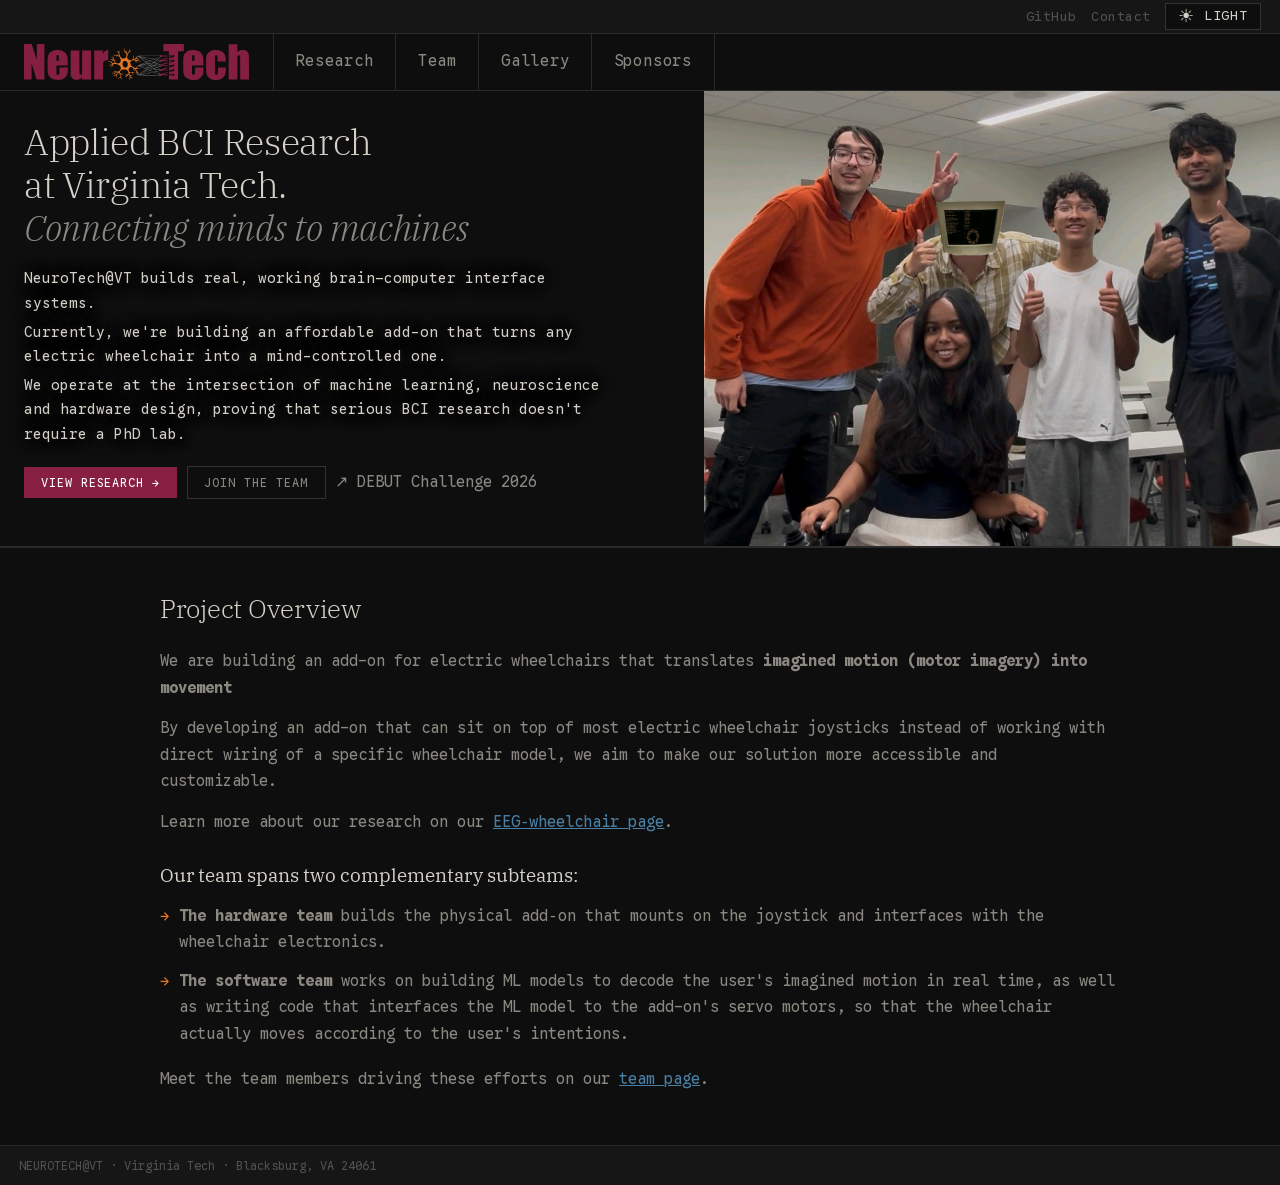
==== index.html @ 8b6f258a "Update GobblerConnect signup link and harden external links Point both "join" CTAs at the new Gobble" ====
<!DOCTYPE html>
<html lang="en">
<head>
    <meta charset="UTF-8">
    <meta name="viewport" content="width=device-width, initial-scale=1.0">
    <title>NeuroTech@VT</title>
    <link rel="stylesheet" href="styles.css">
    <link rel="stylesheet" href="index.css">
</head>
<body>

    <div class="root" id="root">
        <!-- TOP BAR -->
        <div class="topbar">
            <div class="topbar-left">
                
            </div>
            <div class="topbar-right">
                <a href="https://github.com/orgs/NeuroTech-VT/repositories" target="_blank" rel="noopener noreferrer">GitHub</a>
                <a href="mailto:neurotechatvt@proton.me">Contact</a>
                <button class="toggle-btn" onclick="toggleTheme()"><span class="toggle-icon">☀</span> LIGHT</button>
            </div>
        </div>

        <!-- NAV -->
        <nav class="nav">
            <a href="index.html" class="nav-logo">
                <img src="NeuroTech_VT_cropped.svg" alt="logo">
            </a>
            <div class="nav-links">
                <a href="research.html" class="scramble-hover" data-label="Research">Research</a>
                <a href="team.html" class="scramble-hover" data-label="Team">Team</a>
                <a href="gallery.html" class="scramble-hover" data-label="Gallery">Gallery</a>
                <a href="sponsors.html" class="scramble-hover" data-label="Sponsors">Sponsors</a>
            </div>
            <div class="nav-right">
                
            </div>
        </nav>

        <!-- HERO -->
        <div class="hero">
            <div class="hero-main">
                <div>
                    <div class="hero-title">
                        Applied BCI Research<br>
                        at Virginia Tech.<br>
                        <em>Connecting minds to machines</em>
                    </div>
                    <div class="hero-desc">
                        NeuroTech@VT builds real, working brain–computer interface systems.<span class="hero-break"></span>
                        Currently, we're building an affordable add-on that turns any electric wheelchair into a mind-controlled one.<span class="hero-break"></span>
                        We operate at the intersection of machine learning, neuroscience and hardware design, proving that serious BCI research doesn't require a PhD lab.
                    </div>
                    <div class="hero-actions">
                        <a href="research.html" class="btn-primary">VIEW RESEARCH →</a>
                        <a href="https://gobblerconnect.vt.edu/neurotech/club_signup" target="_blank" rel="noopener noreferrer" class="btn-secondary">JOIN THE TEAM</a>
                        <a href="https://venturewell.org/debut/" target="_blank" rel="noopener noreferrer" class="plain-link">↗ DEBUT Challenge 2026</a>
                    </div>
                </div>
            </div>

            <!-- <canvas id="halftone-hero"></canvas> -->
            <img id="halftone-hero" src="group_photo_hero_cropped.png" alt="hero-background-img">
            <!-- <div class="hero-gradient"></div> -->
        </div>

        <!-- PROJECT DESCRIPTION -->
        <div class="project-desc">
            <div class="project-desc-inner">
                <h2 class="project-desc-title">Project Overview</h2>

                <p class="project-desc-text">
                    We are building an add-on for electric wheelchairs that translates <strong>imagined motion
                    (motor imagery) into movement</strong>
                </p>
                <p class="project-desc-text"> By developing an add-on that can sit on top of most electric wheelchair joysticks instead of working with direct wiring of a specific wheelchair model, we aim to make our solution more accessible and customizable.</p>

                <p class="project-desc-text">
                    <!-- TODO: add whiteboard diagram of it from last discussion session -->
                </p>

                <p class="project-desc-text">
                    Learn more about our research on our
                    <a href="research/eeg-wheelchair.html" class="link">EEG‑wheelchair page</a>.
                </p>

                <h3 class="project-desc-subtitle">Our team spans two complementary subteams:</h3>
                <ul class="project-desc-list">
                    <li>
                        <strong>The hardware team</strong> builds the physical add‑on that mounts on the joystick and interfaces with the wheelchair electronics. 
                    </li>
                    <li>
                        <strong>The software team</strong> works on building ML models to decode the user's imagined motion in real time, as well as writing code that interfaces the ML model to the add-on's servo motors, so that the wheelchair actually moves according to the user's intentions.
                    </li>
                </ul>

                <p class="project-desc-text">
                    Meet the team members driving these efforts on our
                    <a href="team.html" class="link">team page</a>.
                </p>
            </div>
        </div>

        <!-- FOOTER -->
        <div class="footer">
            <span>NEUROTECH@VT · Virginia Tech · Blacksburg, VA 24061</span>
        </div>
    </div>

    <script src="script.js"></script>
</body>
</html>
---- styles.css ----
@import url('https://fonts.googleapis.com/css2?family=Google+Sans+Code:ital,wght@0,300;0,400;0,500;1,300&family=IBM+Plex+Serif:wght@300;400&display=swap');

  :root {
    --bg: #0e0e0e;
    --bg2: #161616;
    --bg3: #1e1e1e;
    --fg: #d4d0c8;
    --fg2: #8a8880;
    --fg3: #525050;
    --accent: #861f41;
    --accent2: #e87722;
    --blue: #4a7fa5;
    --blue2: #2a5f85;
    --green: #4a7a5a;
    --border: #2a2a2a;
    --border2: #333;
    --mono: 'Google Sans Code', monospace;
    --serif: 'IBM Plex Serif', serif;
  }
  .light {
    --bg: #ede9e0;
    --bg2: #e4ded1;
    --bg3: #d2c9b5;
    --fg: #1a1816;
    --fg2: #5a5650;
    --fg3: #9a9690;
    --accent: #861f41;
    --accent2: #c05a10;
    --blue: #1a4f75;
    --blue2: #0a3f65;
    --green: #2a5a3a;
    --border: #c4baa6;
    --border2: #b8ae9a;
  }

  * { box-sizing: border-box; margin: 0; padding: 0; }

  body {
    background: var(--bg);
    transition: background 0.2s;
    zoom: 1.2;
  }

  .root {
    background: var(--bg);
    color: var(--fg);
    font-family: var(--mono);
    font-size: 13px;
    line-height: 1.6;
    /* body zoom is 1.2, so 100vh would render 20% taller than the screen */
    min-height: calc(100vh / 1.2);
    transition: background 0.2s, color 0.2s;
    display: flex;
    flex-direction: column;
  }

  /* TOP BAR */
  .topbar {
    display: flex;
    align-items: center;
    justify-content: space-between;
    border-bottom: 1px solid var(--border);
    padding: 0 16px;
    height: 28px;
    background: var(--bg2);
    font-size: 11px;
    color: var(--fg2);
    letter-spacing: 0.04em;
    overflow: hidden;
  }
  .topbar-left { display: flex; gap: 16px; align-items: center; }
  .topbar-right { display: flex; gap: 12px; align-items: center; }
  .topbar a { color: var(--fg3); text-decoration: none; }
  .topbar a:hover { color: var(--fg); }
  /* NAV */
  .nav {
    display: flex;
    align-items: stretch;
    border-bottom: 1px solid var(--border);
    background: var(--bg);
    height: 48px;
  }
  .nav-logo {
    display: flex; align-items: center; padding: 4px 20px;
    border-right: 1px solid var(--border);
    gap: 8px; white-space: nowrap;
  }
  .nav-logo img { height: 30px; width: auto; display: block; }
  .nav-logo:hover { background: var(--bg2); }
  .nav-links {
    display: flex; align-items: stretch; flex: 1;
  }
  .nav-links a {
    display: flex; align-items: center;
    padding: 0 18px;
    font-size: 13px;
    color: var(--fg2);
    text-decoration: none;
    letter-spacing: 0.05em;
    border-right: 1px solid var(--border);
    white-space: nowrap;
  }
  .nav-links a:hover { color: var(--fg); background: var(--bg2); }
  .nav-links a.active { color: var(--fg); border-bottom: 1px solid var(--accent2); }
  .nav-right {
    margin-left: auto;
    display: flex; align-items: center;
    padding: 0 14px;
    gap: 12px;
  }

  /* TOGGLE */
  .toggle-btn {
    background: var(--bg); border: 1px solid var(--border2);
    color: var(--fg); font-family: var(--mono); font-size: 11px;
    padding: 3px 10px; cursor: pointer; letter-spacing: 0.06em;
    white-space: nowrap;
  }
  .toggle-btn:hover { color: var(--accent2); border-color: var(--accent2); }
  .toggle-icon { font-size: 15px; line-height: 1; vertical-align: -2px; }

  /* HERO */
  .hero {
    border-bottom: 1px solid var(--border);
    min-height: 220px;
    position: relative;
    overflow: hidden;
  }
  #halftone-hero {
    position: absolute;
    top: 0; left: 0;
    width: 100%; height: 100%;
    z-index: 0;
  }
  .hero-gradient {
    position: absolute;
    top: 0; left: 0;
    width: 100%; height: 100%;
    background: linear-gradient(-90deg, var(--bg) 0%, transparent 60%);
    z-index: 1;
    pointer-events: none;
  }
  .hero-main {
    padding: 24px 20px 20px;
    display: flex; flex-direction: column; justify-content: space-between;
    position: relative;
    z-index: 2;
  }
  .hero-tag {
    font-size: 10px; letter-spacing: 0.12em; color: var(--accent);
    text-transform: uppercase; margin-bottom: 12px;
  }
  .hero-title {
    font-family: var(--serif);
    font-size: 30px; font-weight: 300;
    line-height: 1.2;
    color: var(--fg);
    letter-spacing: -0.01em;
    margin-bottom: 14px;
  }
  .hero-title em { font-style: italic; color: var(--fg2); }
  .hero-desc .hero-break { display: block; margin-top: 0.3em; }
  .hero-desc {
    font-size: 12px; color: var(--fg); line-height: 1.7;
    max-width: 520px;
    margin-bottom: 16px;
    /* halo of the page bg lifts the text off the halftone dots */
    text-shadow:
      0 0 4px var(--bg),
      0 0 8px var(--bg),
      0 0 14px var(--bg);
  }
  .hero-actions { display: flex; gap: 8px; align-items: center; flex-wrap: wrap; }
  .btn-primary {
    background: var(--accent); color: #fff;
    border: none; font-family: var(--mono);
    font-size: 10px; letter-spacing: 0.08em;
    padding: 5px 14px; cursor: pointer;
    transition: background 0.15s;
    text-decoration: none;
  }
  .btn-primary:hover { background: var(--accent2); text-decoration: underline; }
  .btn-secondary {
    background: none; color: var(--fg2);
    border: 1px solid var(--border2); font-family: var(--mono);
    font-size: 10px; letter-spacing: 0.08em;
    padding: 5px 14px; cursor: pointer;
    transition: color 0.15s, border-color 0.15s;
    text-decoration: none;
  }
  .btn-secondary:hover { color: var(--fg); border-color: var(--fg3); text-decoration: underline; }

  /* UTILITY */
  .link { color: var(--blue); text-decoration: underline; cursor: pointer; }
  .link:hover { color: var(--accent2); }
  .accent { color: var(--accent2); }
  .meta { color: var(--fg3); font-size: 10px; }

  /* FOOTER */
  .footer {
    margin-top: auto;
    display: flex; justify-content: space-between; align-items: center;
    padding: 8px 16px;
    font-size: 10px; color: var(--fg3);
    border-top: 1px solid var(--border);
    background: var(--bg2);
    flex-wrap: wrap;
    gap: 8px;
  }

  /* RESPONSIVE BREAKPOINT SYSTEM
   * 
   * Convention (applied across all CSS files):
   *   900px  — Small desktop / tablet landscape
   *   768px  — Tablet portrait
   *   600px  — Large phone
   *   400px  — Small phone
   *
   * Page-specific responsive rules live in their respective CSS files.
   * Global rules (topbar, nav, hero, toggle, footer) live here.
   * All touch targets should be ≥44px on mobile (Apple HIG).
   */
  @media (max-width: 900px) {
    .nav { height: auto; flex-wrap: wrap; }
    /* deliberate two-row nav: centered logo on top, links as an even row below */
    .nav-logo {
      width: 100%;
      justify-content: center;
      padding: 8px 20px;
      border-right: none;
      border-bottom: 1px solid var(--border);
    }
    .nav-links { overflow: visible; }
    .nav-links a {
      flex: 1;
      justify-content: center;
      min-height: 44px;
    }
    .nav-links a:last-child { border-right: none; }
    .nav-right { display: none; }
    .footer { flex-direction: column; text-align: center; }
  }
  @media (max-width: 600px) {
    .topbar-left span:not(:first-child) { display: none; }
    .topbar-right a:not(:last-of-type) { display: none; }
    .hero-main { padding: 20px 20px; }
    .hero-title { font-size: 22px; }
    .hero-desc { max-width: 100%; }
    .hero-actions { flex-direction: column; align-items: flex-start; }
    .nav-links a {
      padding: 0 10px;
      min-height: 44px;
    }
    .toggle-btn {
      padding: 6px 12px;
      font-size: 12px;
    }
  }
  @media (max-width: 400px) {
    .hero-main { padding: 16px 16px; }
    .hero-title { font-size: 20px; }
  }
---- index.css ----
/* HERO SIDE */
.hero-side {
  padding: 16px;
  display: flex; flex-direction: column; gap: 10px;
}

/* #halftone-hero {
object-fit: cover;
object-position: right center;
clip-path: inset(7.95% 0.00% 38.09% 0.00%);
} */

/* #halftone-hero {
  position: absolute;
  top: 0;
  left: 0;
  width: 100%;
  height: 100%;
  z-index: 0;
  display: block; 
  object-fit: cover;
  object-position: right center;
}
.hero-main,
.hero-gradient {
  position: relative;
  z-index: 1;
} */

/* 1. Force the Flex container to behave left-to-right */
.hero {
    display: flex !important;
    flex-direction: row !important; /* Forces standard Left-to-Right order */
    align-items: stretch !important; /* image fills hero height instead of floating centered */
    justify-content: space-between !important;
    position: relative;
    overflow: hidden;
    /* fixed hero height on desktop: the photo crops smoothly as the
       window narrows instead of the section changing size */
    min-height: 380px;
}

/* 2. Force the text to stay in flow (Left side) */
.hero-main {
    width: 50% !important;
    position: static !important; /* Kills any leftover absolute positioning */
    float: none !important;      /* Kills any leftover floats */
    transform: none !important;
    z-index: 2;
}

/* 3. Force the image to stay in flow (Right side) */
#halftone-hero {
    width: 45% !important;
    max-width: 600px;
    height: auto !important;
    object-fit: cover;      /* crop instead of shrink when the column is taller than the photo */
    object-position: center;
    position: static !important; /* Kills any leftover absolute positioning */
    float: none !important;      /* Kills any leftover floats */
    transform: none !important;
    display: block !important;
    margin: 0 !important;
}

@media screen and (max-width: 768px) {
    .hero {
        flex-direction: column !important;
    }

    /* Force the image to be first */
    #halftone-hero {
        order: 1 !important;
        width: 100% !important;
        padding: 0 !important;
        max-width: none;
    }

    /* Force the text to be second */
    .hero-main {
        order: 2 !important;
        width: 100% !important;
        padding: 12px 20px 24px !important;
    }
}

@media screen and (max-width: 600px) {
    .project-desc { padding: 24px 20px; }
    .hero-main { padding: 10px 20px 20px !important; }
    .project-desc-title { font-size: 18px; }
    .project-desc-text { font-size: 12px; }
    .side-block-title { font-size: 8px; }
    .stat-row { padding: 2px 0; }
    .stat-label { font-size: 9px; }
    .stat-val { font-size: 11px; }
}

@media screen and (max-width: 400px) {
    .project-desc { padding: 16px 16px; }
    .hero-main { padding: 8px 16px 16px !important; }
    .project-desc-title { font-size: 16px; }
    .project-desc-subtitle { font-size: 14px; }
    .project-desc-text { font-size: 11px; }
    .hero-side { padding: 10px; }
}

.side-block-title {
  font-size: 9px; letter-spacing: 0.1em; color: var(--fg3); text-transform: uppercase;
  margin-bottom: 6px; border-bottom: 1px solid var(--border); padding-bottom: 4px;
}
.stat-row {
  display: flex; justify-content: space-between; align-items: baseline;
  padding: 3px 0;
  border-bottom: 1px solid var(--border);
}
.stat-label { font-size: 10px; color: var(--fg2); }
.stat-val { font-size: 12px; color: var(--fg); font-weight: 500; }
.stat-val.accent { color: var(--accent2); }
.eeg-bar { height: 28px; position: relative; overflow: hidden; background: var(--bg2); }
.eeg-svg { width: 100%; height: 100%; }



.plain-link { color: var(--fg2); text-decoration: none; }
.plain-link:hover { text-decoration: underline; }

/* PROJECT DESCRIPTION */
.project-desc {
    padding: 32px 20px;
    border-top: 1px solid var(--border);
}
.project-desc-inner {
    max-width: 800px;
    margin: 0 auto;
}
.project-desc-title {
    font-family: var(--serif);
    font-size: 22px;
    font-weight: 300;
    letter-spacing: -0.01em;
    margin-bottom: 16px;
    color: var(--fg);
}
.project-desc-subtitle {
    font-family: var(--serif);
    font-size: 16px;
    font-weight: 400;
    margin-top: 20px;
    margin-bottom: 10px;
    color: var(--fg);
}
.project-desc-text {
    font-size: 13px;
    line-height: 1.7;
    margin-bottom: 12px;
    color: var(--fg2);
}
.project-desc-list {
    list-style: none;
    margin: 0 0 16px 0;
    padding: 0;
}
.project-desc-list li {
    position: relative;
    margin-bottom: 10px;
    padding-left: 16px;
    color: var(--fg2);
    font-size: 13px;
    line-height: 1.7;
}
.project-desc-list li::before {
    content: "→";
    position: absolute;
    left: 0;
    color: var(--accent2);
}
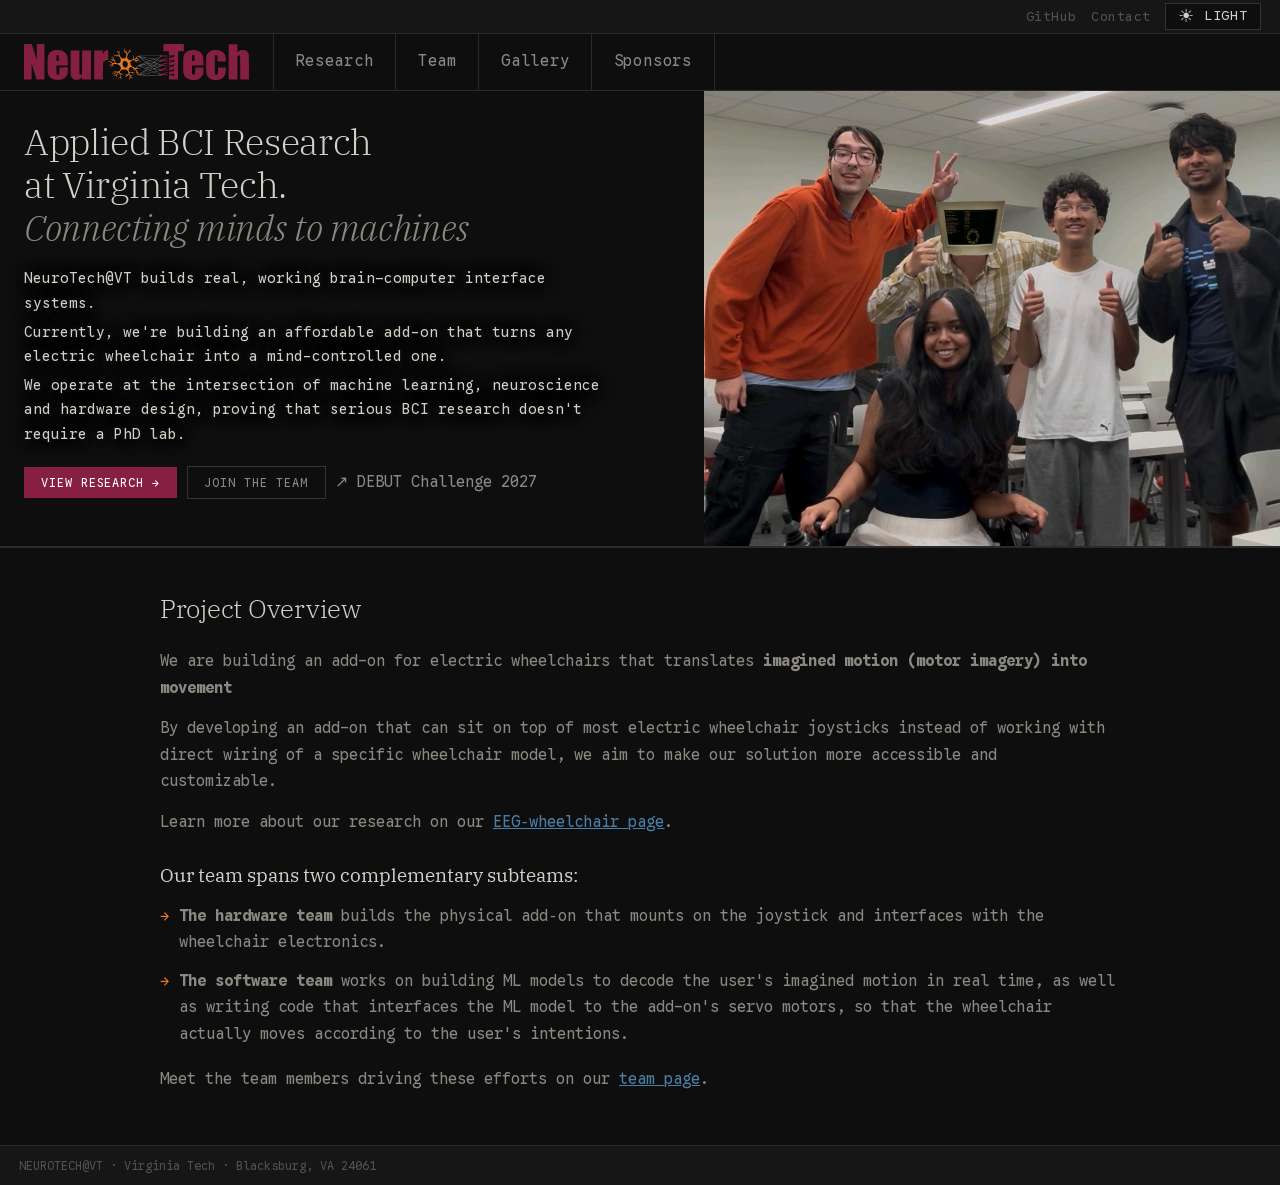
==== commit df5f4a93: "." ====
--- a/index.html
+++ b/index.html
@@ -55,7 +55,7 @@
                     <div class="hero-actions">
                         <a href="research.html" class="btn-primary">VIEW RESEARCH →</a>
                         <a href="https://gobblerconnect.vt.edu/neurotech/club_signup" target="_blank" rel="noopener noreferrer" class="btn-secondary">JOIN THE TEAM</a>
-                        <a href="https://venturewell.org/debut/" target="_blank" rel="noopener noreferrer" class="plain-link">↗ DEBUT Challenge 2026</a>
+                        <a href="https://venturewell.org/debut/" target="_blank" rel="noopener noreferrer" class="plain-link">↗ DEBUT Challenge 2027</a>
                     </div>
                 </div>
             </div>
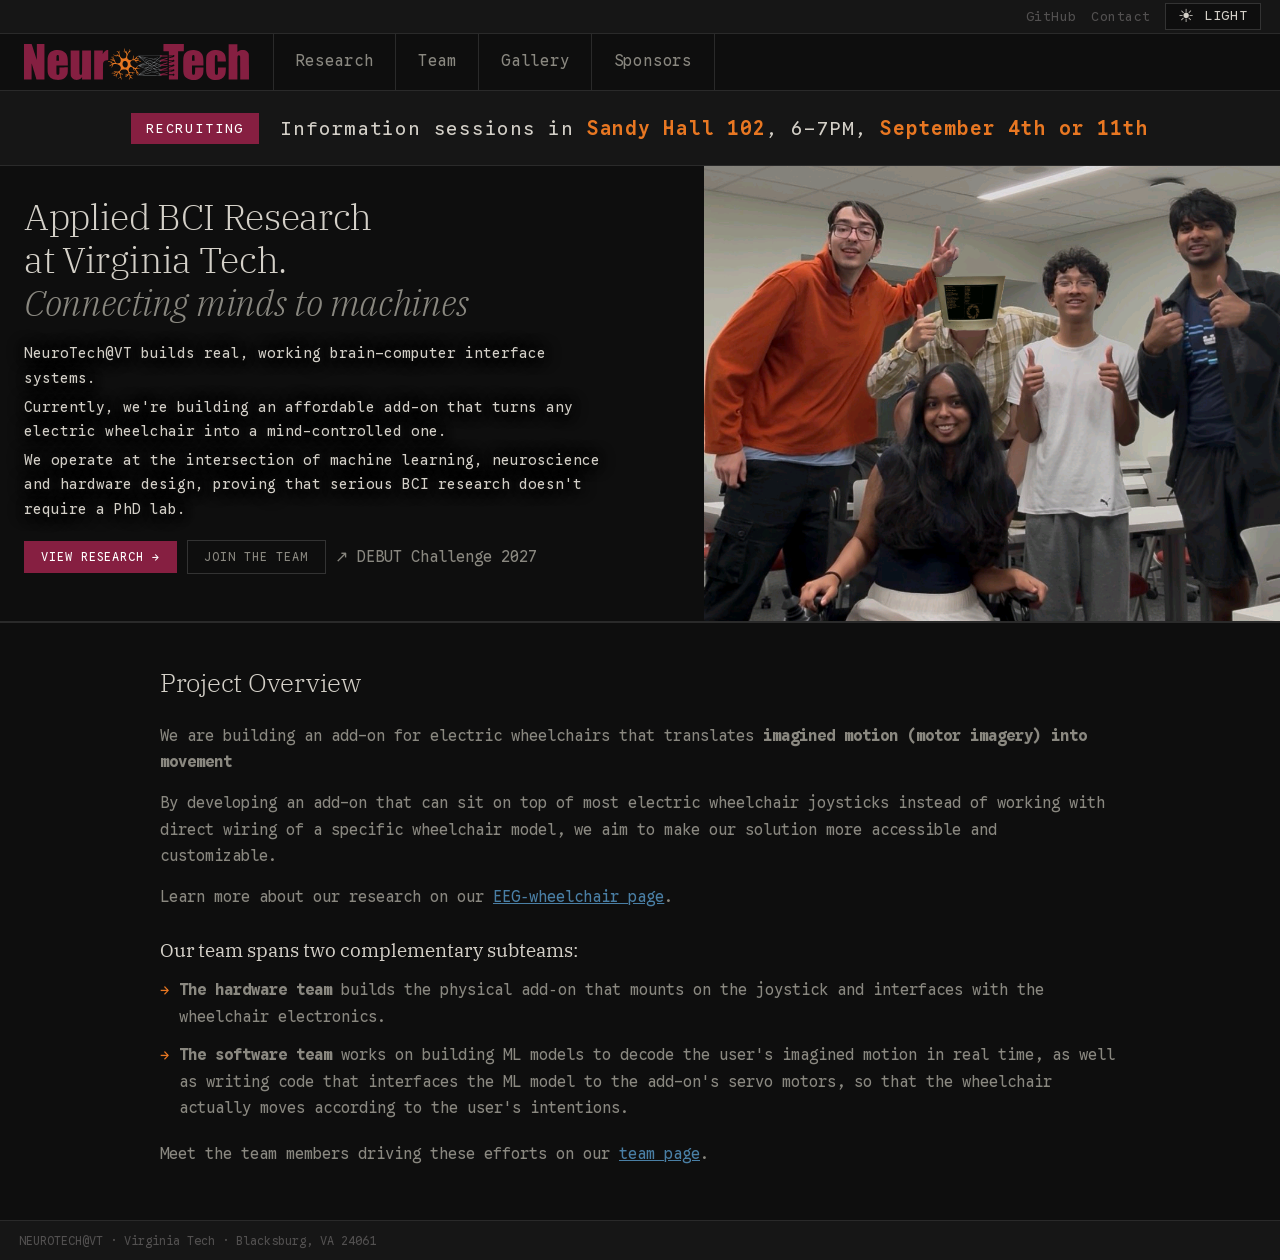
==== commit 77935385: "added event banner: information session place and time for recruiting" ====
--- a/index.html
+++ b/index.html
@@ -37,6 +37,15 @@
                 
             </div>
         </nav>
+
+        <!-- EVENT BANNER -->
+        <div class="event-banner">
+            <span class="event-banner-tag">RECRUITING</span>
+            <span class="event-banner-text">
+                Information sessions in <strong>Sandy Hall 102</strong>, 6–7PM,
+                <strong>September 4th or 11th</strong>
+            </span>
+        </div>
 
         <!-- HERO -->
         <div class="hero">
--- a/index.css
+++ b/index.css
@@ -1,3 +1,43 @@
+/* EVENT BANNER */
+.event-banner {
+    display: flex;
+    align-items: center;
+    justify-content: center;
+    gap: 18px;
+    padding: 18px 24px;
+    background: var(--bg2);
+    border-bottom: 1px solid var(--border);
+    font-size: 16px;
+    letter-spacing: 0.04em;
+    color: var(--fg);
+    text-align: center;
+}
+.event-banner-tag {
+    background: var(--accent);
+    color: #fff;
+    font-size: 11px;
+    letter-spacing: 0.14em;
+    padding: 4px 12px;
+    text-transform: uppercase;
+    white-space: nowrap;
+}
+.event-banner-text {
+    line-height: 1.5;
+}
+.event-banner-text strong {
+    color: var(--accent2);
+    font-weight: 600;
+}
+@media screen and (max-width: 600px) {
+    .event-banner {
+        flex-direction: column;
+        align-items: center;
+        gap: 10px;
+        padding: 16px 20px;
+        font-size: 14px;
+    }
+}
+
 /* HERO SIDE */
 .hero-side {
   padding: 16px;
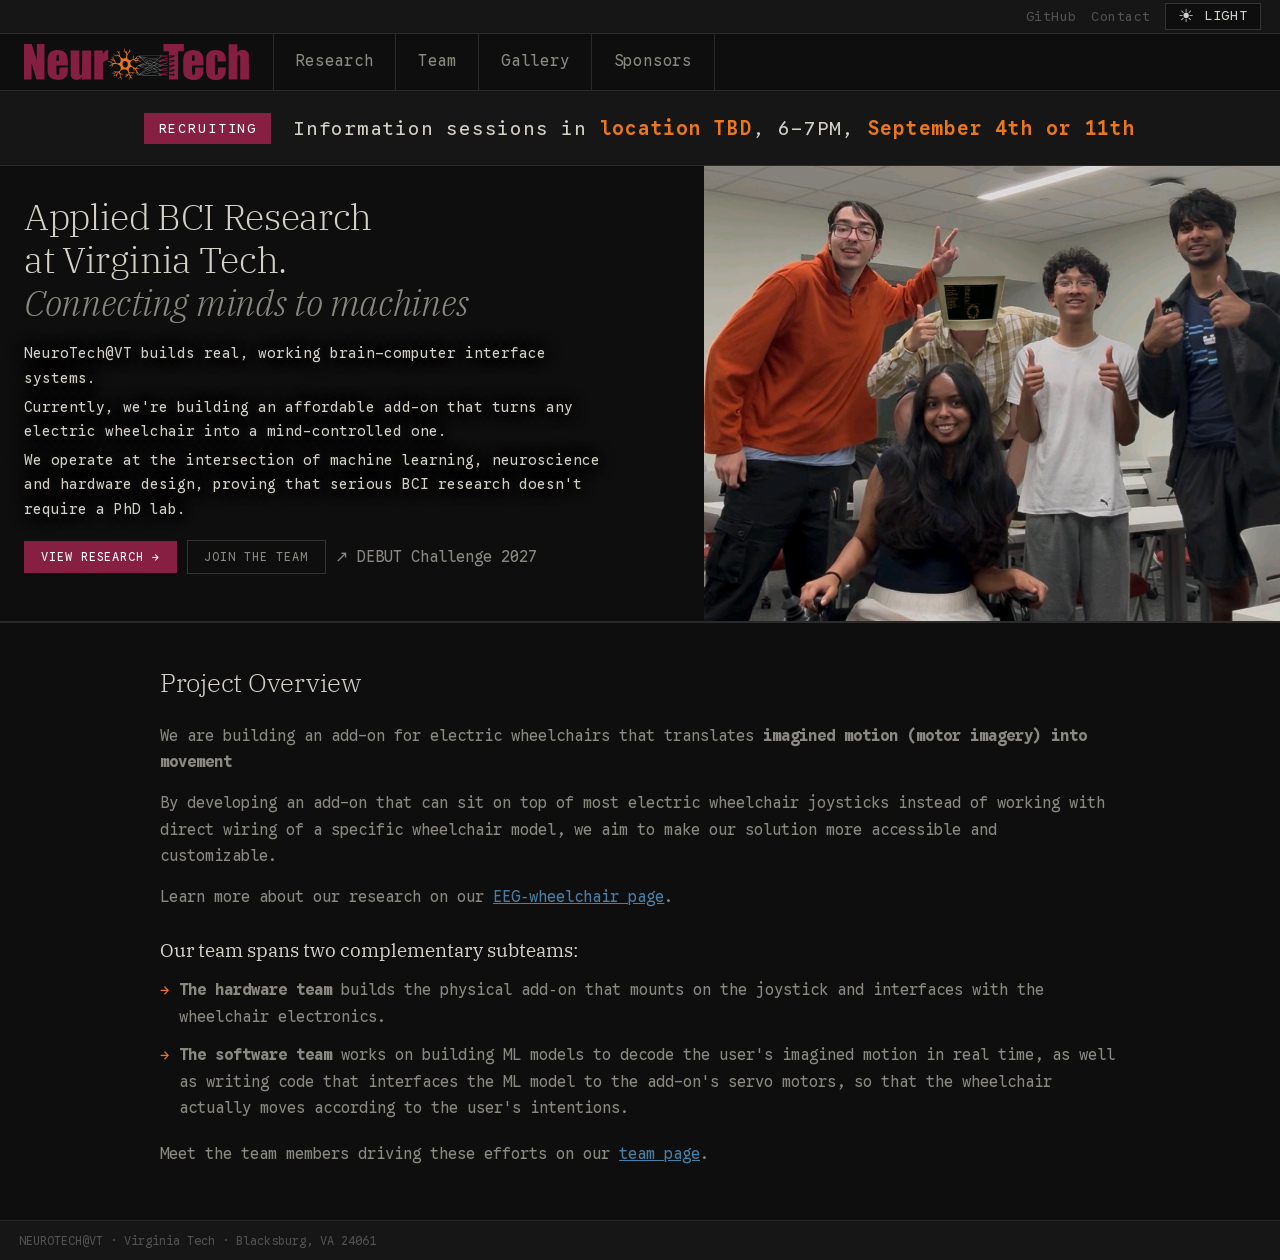
==== commit 6c9a841d: "shortcut" ====
--- a/index.html
+++ b/index.html
@@ -42,7 +42,7 @@
         <div class="event-banner">
             <span class="event-banner-tag">RECRUITING</span>
             <span class="event-banner-text">
-                Information sessions in <strong>Sandy Hall 102</strong>, 6–7PM,
+                Information sessions in <strong>location TBD</strong>, 6–7PM,
                 <strong>September 4th or 11th</strong>
             </span>
         </div>
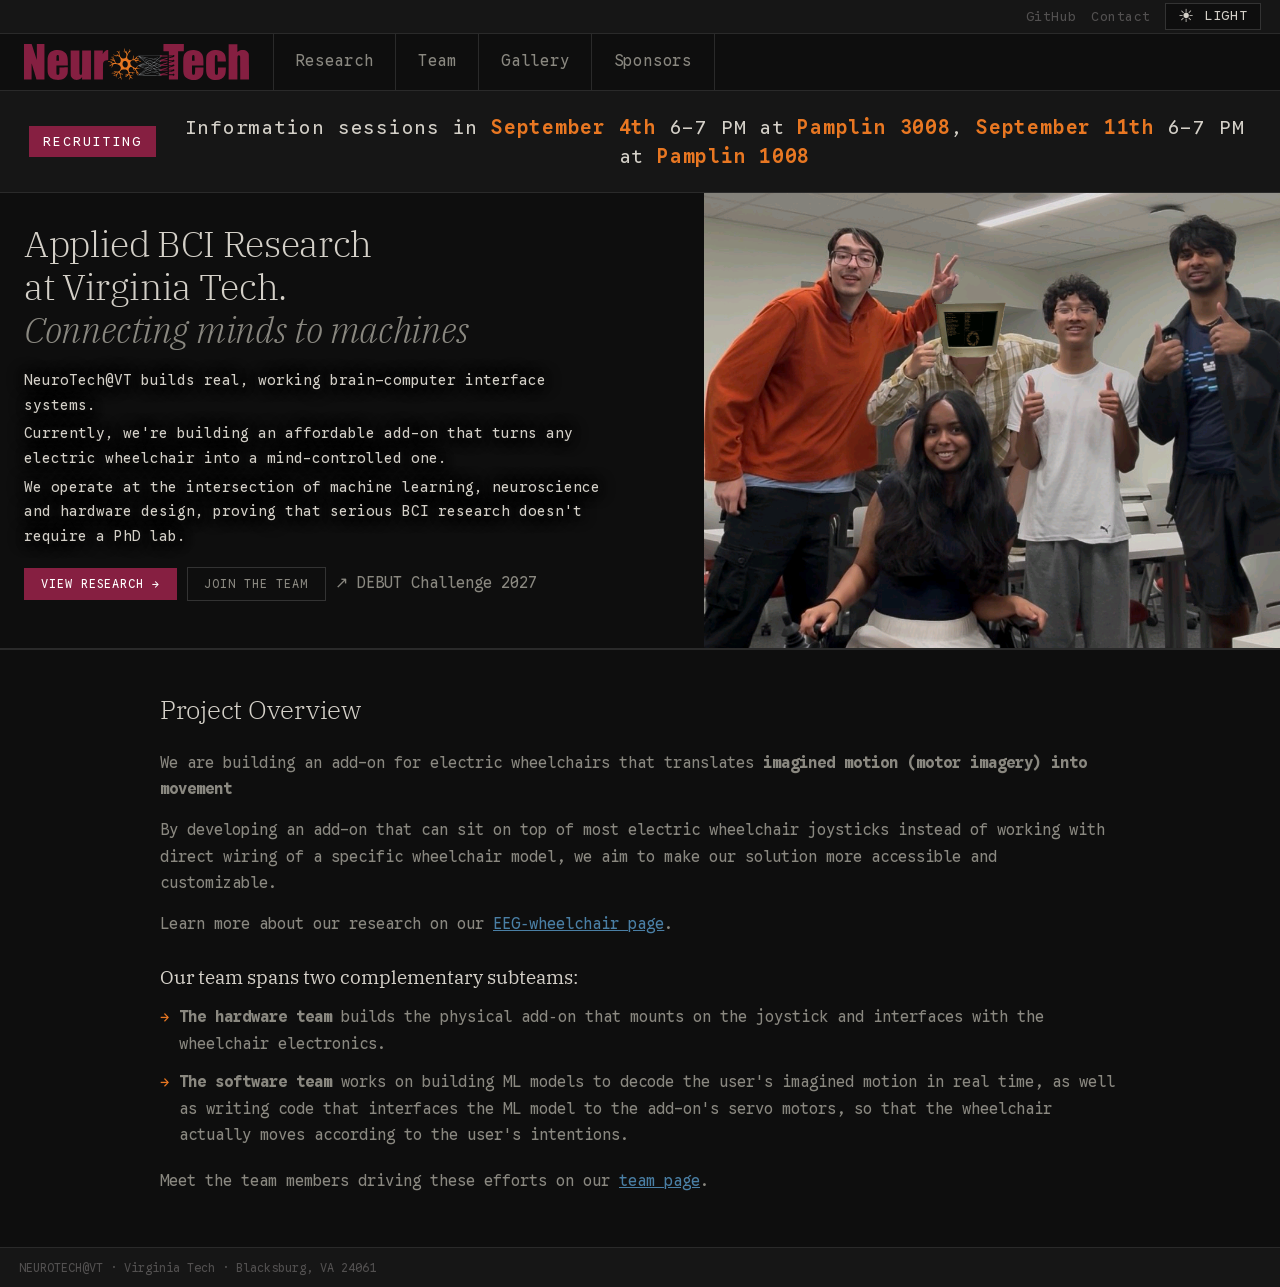
==== commit 2a0de9c1: "shortcut" ====
--- a/index.html
+++ b/index.html
@@ -42,8 +42,7 @@
         <div class="event-banner">
             <span class="event-banner-tag">RECRUITING</span>
             <span class="event-banner-text">
-                Information sessions in <strong>location TBD</strong>, 6–7PM,
-                <strong>September 4th or 11th</strong>
+                Information sessions in <strong>September 4th</strong> 6-7 PM at <strong>Pamplin 3008</strong>, <strong>September 11th</strong> 6-7 PM at <strong>Pamplin 1008</strong>
             </span>
         </div>
 
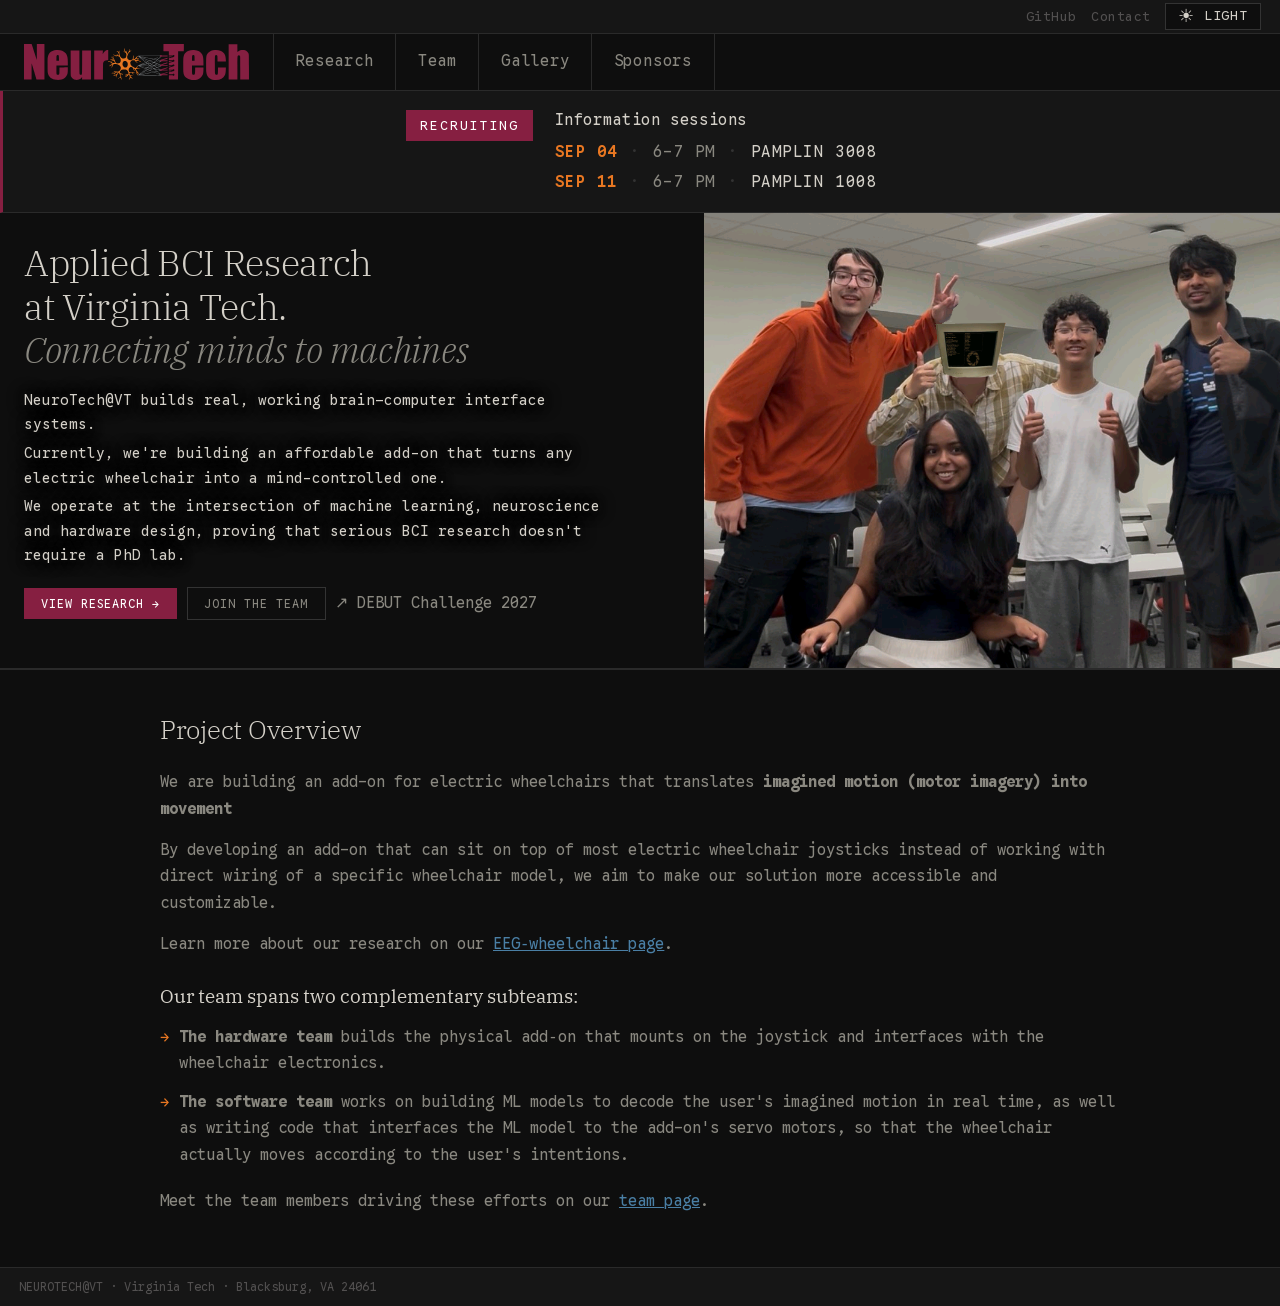
==== commit 5068fc62: "shortcut" ====
--- a/index.html
+++ b/index.html
@@ -41,9 +41,23 @@
         <!-- EVENT BANNER -->
         <div class="event-banner">
             <span class="event-banner-tag">RECRUITING</span>
-            <span class="event-banner-text">
-                Information sessions in <strong>September 4th</strong> 6-7 PM at <strong>Pamplin 3008</strong>, <strong>September 11th</strong> 6-7 PM at <strong>Pamplin 1008</strong>
-            </span>
+            <div class="event-rail">
+                <span class="event-rail-label">Information sessions</span>
+                <div class="event-rail-row">
+                    <span class="event-rail-date">SEP 04</span>
+                    <span class="event-rail-sep">&middot;</span>
+                    <span class="event-rail-time">6-7 PM</span>
+                    <span class="event-rail-sep">&middot;</span>
+                    <span class="event-rail-room">PAMPLIN 3008</span>
+                </div>
+                <div class="event-rail-row">
+                    <span class="event-rail-date">SEP 11</span>
+                    <span class="event-rail-sep">&middot;</span>
+                    <span class="event-rail-time">6-7 PM</span>
+                    <span class="event-rail-sep">&middot;</span>
+                    <span class="event-rail-room">PAMPLIN 1008</span>
+                </div>
+            </div>
         </div>
 
         <!-- HERO -->
--- a/index.css
+++ b/index.css
@@ -1,16 +1,15 @@
 /* EVENT BANNER */
 .event-banner {
     display: flex;
-    align-items: center;
+    align-items: flex-start;
     justify-content: center;
     gap: 18px;
-    padding: 18px 24px;
+    padding: 14px 24px;
     background: var(--bg2);
     border-bottom: 1px solid var(--border);
-    font-size: 16px;
-    letter-spacing: 0.04em;
-    color: var(--fg);
-    text-align: center;
+    border-left: 3px solid var(--accent);
+    color: var(--fg);
+    text-align: left;
 }
 .event-banner-tag {
     background: var(--accent);
@@ -18,23 +17,44 @@
     font-size: 11px;
     letter-spacing: 0.14em;
     padding: 4px 12px;
+    margin-top: 2px;
     text-transform: uppercase;
     white-space: nowrap;
 }
-.event-banner-text {
-    line-height: 1.5;
-}
-.event-banner-text strong {
-    color: var(--accent2);
-    font-weight: 600;
-}
-@media screen and (max-width: 600px) {
+.event-rail {
+    display: flex;
+    flex-direction: column;
+    gap: 4px;
+}
+.event-rail-label {
+    font-size: 13px;
+    letter-spacing: 0.04em;
+    color: var(--fg);
+    margin-bottom: 2px;
+}
+.event-rail-row {
+    display: grid;
+    grid-template-columns: auto auto auto auto auto;
+    align-items: baseline;
+    gap: 10px;
+    font-size: 13px;
+    letter-spacing: 0.1em;
+    white-space: nowrap;
+}
+.event-rail-date { color: var(--accent2); font-weight: 600; }
+.event-rail-time { color: var(--fg2); }
+.event-rail-room { color: var(--fg); }
+.event-rail-sep  { color: var(--border2); }
+@media screen and (max-width: 700px) {
     .event-banner {
         flex-direction: column;
-        align-items: center;
+        align-items: flex-start;
         gap: 10px;
-        padding: 16px 20px;
-        font-size: 14px;
+        padding: 14px 20px;
+    }
+    .event-rail-row {
+        font-size: 12px;
+        gap: 8px;
     }
 }
 
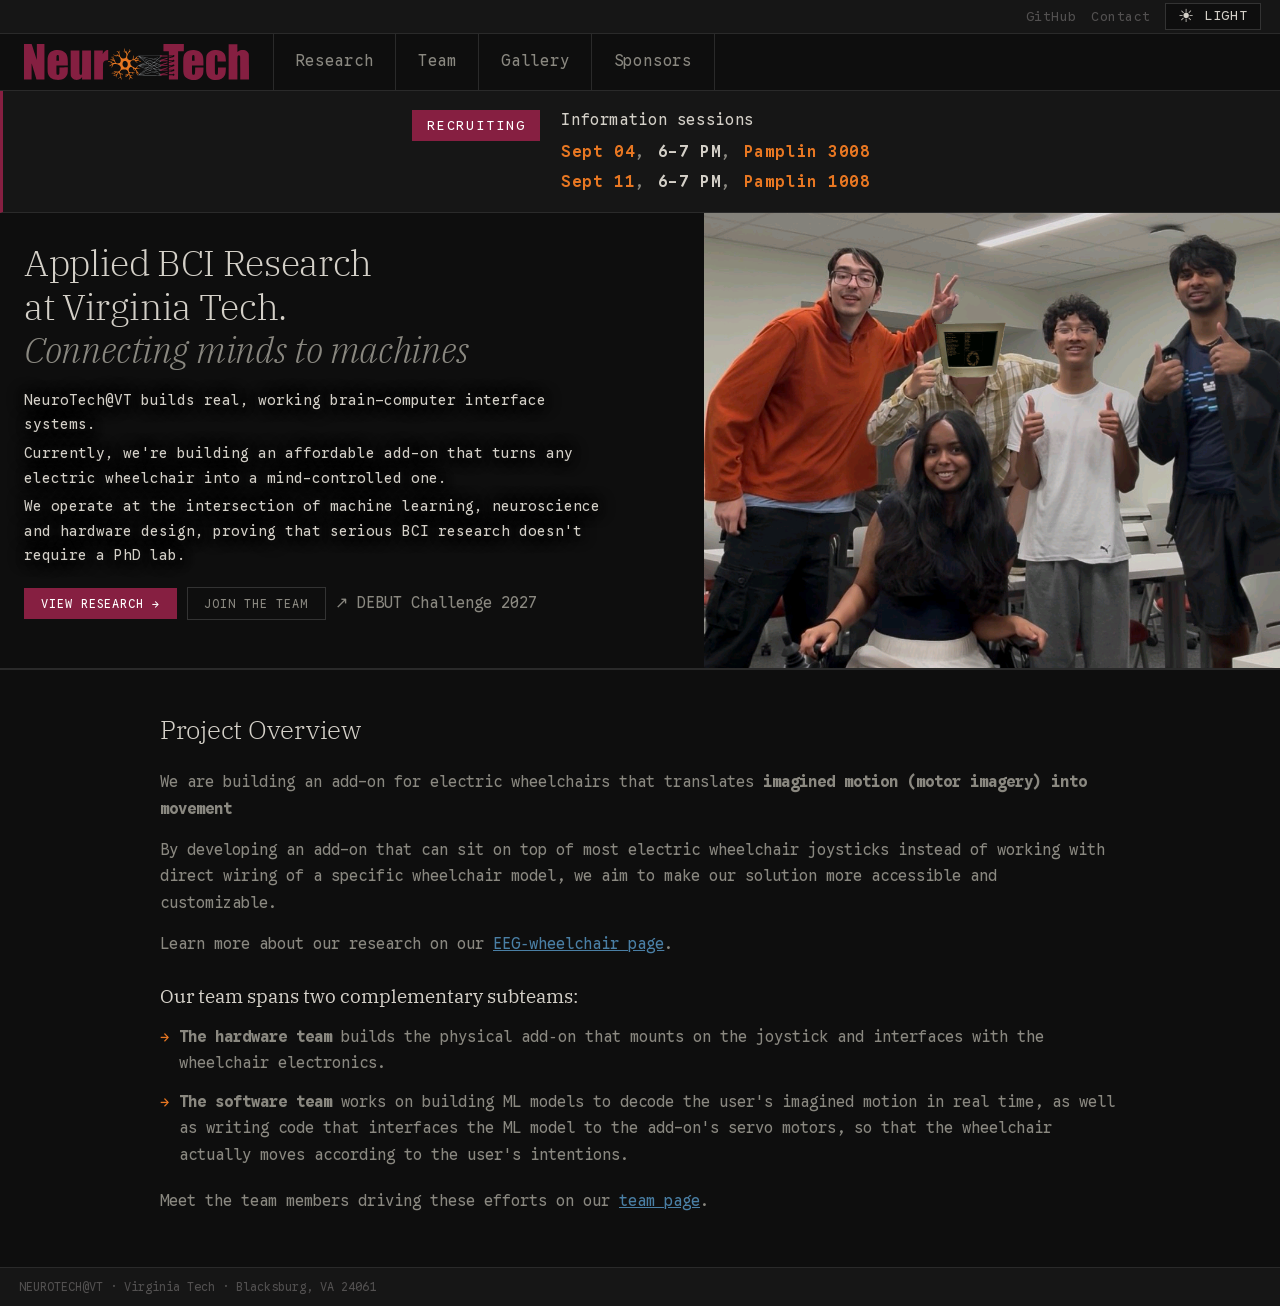
==== commit 73db3039: "shortcut" ====
--- a/index.html
+++ b/index.html
@@ -44,18 +44,18 @@
             <div class="event-rail">
                 <span class="event-rail-label">Information sessions</span>
                 <div class="event-rail-row">
-                    <span class="event-rail-date">SEP 04</span>
-                    <span class="event-rail-sep">&middot;</span>
+                    <span class="event-rail-date">Sept 04</span>
+                    <span class="event-rail-sep">,</span>
                     <span class="event-rail-time">6-7 PM</span>
-                    <span class="event-rail-sep">&middot;</span>
-                    <span class="event-rail-room">PAMPLIN 3008</span>
+                    <span class="event-rail-sep">,</span>
+                    <span class="event-rail-room">Pamplin 3008</span>
                 </div>
                 <div class="event-rail-row">
-                    <span class="event-rail-date">SEP 11</span>
-                    <span class="event-rail-sep">&middot;</span>
+                    <span class="event-rail-date">Sept 11</span>
+                    <span class="event-rail-sep">,</span>
                     <span class="event-rail-time">6-7 PM</span>
-                    <span class="event-rail-sep">&middot;</span>
-                    <span class="event-rail-room">PAMPLIN 1008</span>
+                    <span class="event-rail-sep">,</span>
+                    <span class="event-rail-room">Pamplin 1008</span>
                 </div>
             </div>
         </div>
--- a/index.css
+++ b/index.css
@@ -36,15 +36,16 @@
     display: grid;
     grid-template-columns: auto auto auto auto auto;
     align-items: baseline;
-    gap: 10px;
+    column-gap: 0;
     font-size: 13px;
     letter-spacing: 0.1em;
     white-space: nowrap;
-}
-.event-rail-date { color: var(--accent2); font-weight: 600; }
-.event-rail-time { color: var(--fg2); }
-.event-rail-room { color: var(--fg); }
-.event-rail-sep  { color: var(--border2); }
+    color: var(--fg);
+    font-weight: 600;
+}
+.event-rail-date,
+.event-rail-room { color: var(--accent2); }
+.event-rail-sep { color: var(--fg2); padding-right: 10px; }
 @media screen and (max-width: 700px) {
     .event-banner {
         flex-direction: column;
@@ -54,8 +55,8 @@
     }
     .event-rail-row {
         font-size: 12px;
-        gap: 8px;
-    }
+    }
+    .event-rail-sep { padding-right: 8px; }
 }
 
 /* HERO SIDE */
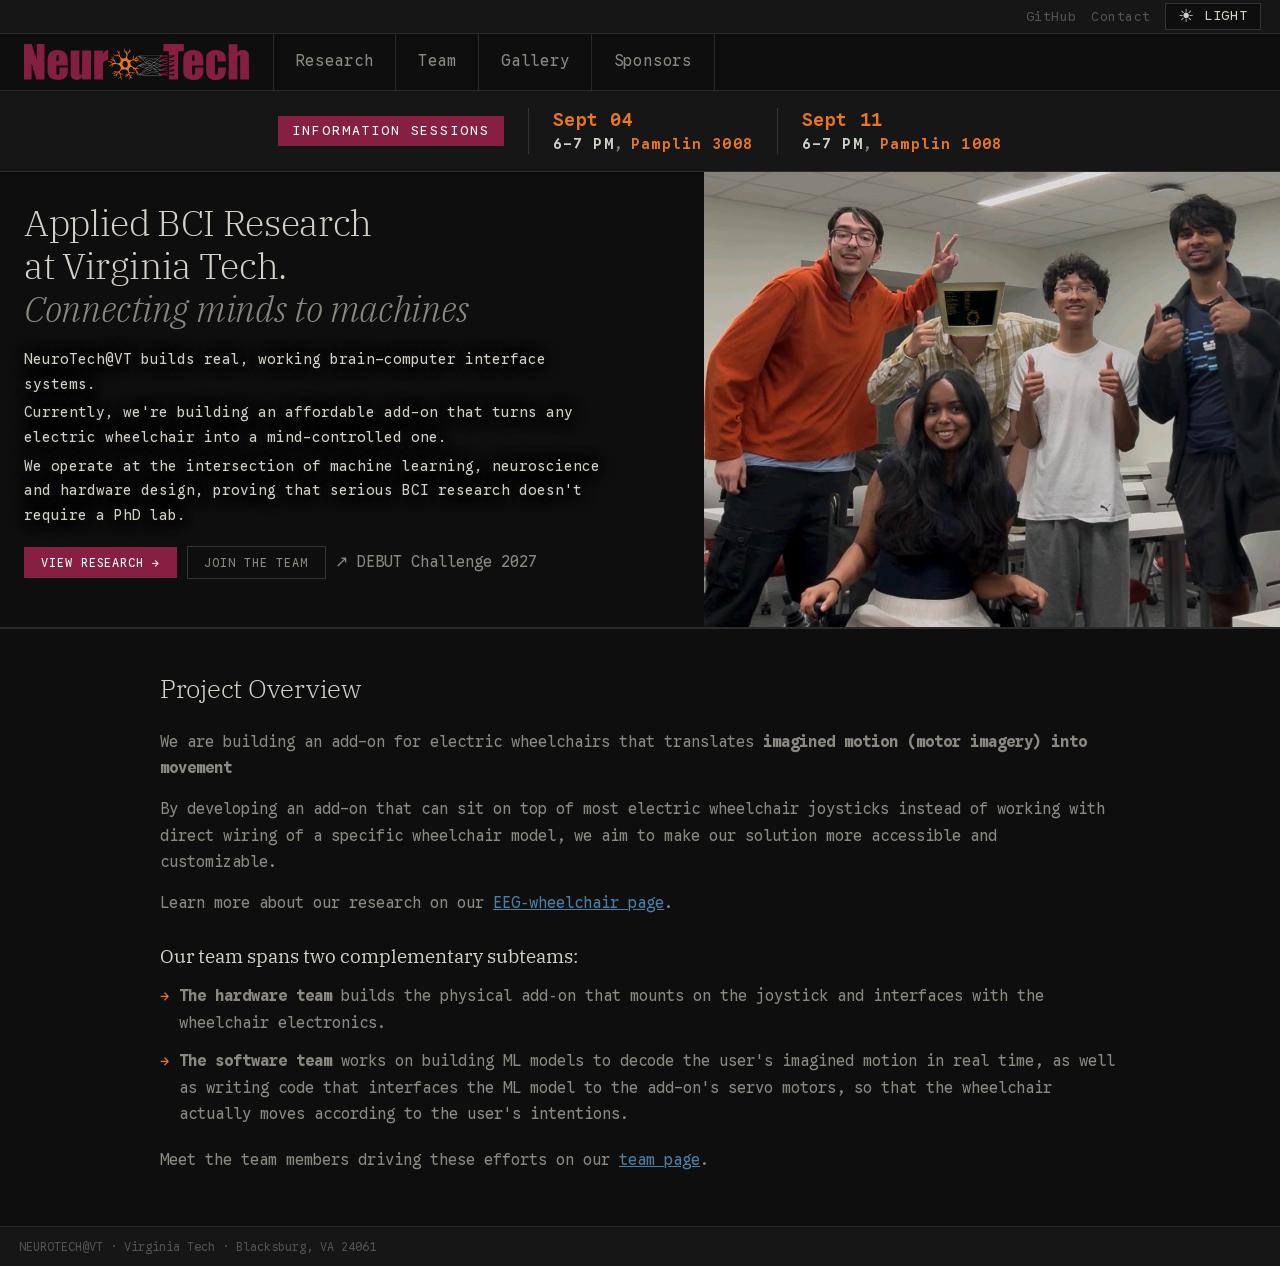
==== commit c4607c01: "shortcut" ====
--- a/index.html
+++ b/index.html
@@ -40,22 +40,15 @@
 
         <!-- EVENT BANNER -->
         <div class="event-banner">
-            <span class="event-banner-tag">RECRUITING</span>
-            <div class="event-rail">
-                <span class="event-rail-label">Information sessions</span>
-                <div class="event-rail-row">
-                    <span class="event-rail-date">Sept 04</span>
-                    <span class="event-rail-sep">,</span>
-                    <span class="event-rail-time">6-7 PM</span>
-                    <span class="event-rail-sep">,</span>
-                    <span class="event-rail-room">Pamplin 3008</span>
+            <span class="event-banner-tag">Information sessions</span>
+            <div class="event-sessions">
+                <div class="event-session">
+                    <span class="event-session-date">Sept 04</span>
+                    <span class="event-session-meta"><span class="event-time">6-7 PM</span><span class="event-sep">,</span><span class="event-room">Pamplin 3008</span></span>
                 </div>
-                <div class="event-rail-row">
-                    <span class="event-rail-date">Sept 11</span>
-                    <span class="event-rail-sep">,</span>
-                    <span class="event-rail-time">6-7 PM</span>
-                    <span class="event-rail-sep">,</span>
-                    <span class="event-rail-room">Pamplin 1008</span>
+                <div class="event-session">
+                    <span class="event-session-date">Sept 11</span>
+                    <span class="event-session-meta"><span class="event-time">6-7 PM</span><span class="event-sep">,</span><span class="event-room">Pamplin 1008</span></span>
                 </div>
             </div>
         </div>
--- a/index.css
+++ b/index.css
@@ -1,13 +1,13 @@
 /* EVENT BANNER */
 .event-banner {
     display: flex;
-    align-items: flex-start;
+    align-items: center;
     justify-content: center;
-    gap: 18px;
+    flex-wrap: wrap;
+    gap: 20px;
     padding: 14px 24px;
     background: var(--bg2);
     border-bottom: 1px solid var(--border);
-    border-left: 3px solid var(--accent);
     color: var(--fg);
     text-align: left;
 }
@@ -17,46 +17,50 @@
     font-size: 11px;
     letter-spacing: 0.14em;
     padding: 4px 12px;
-    margin-top: 2px;
     text-transform: uppercase;
     white-space: nowrap;
 }
-.event-rail {
+.event-sessions {
+    display: flex;
+    align-items: stretch;
+    gap: 20px;
+}
+.event-session {
     display: flex;
     flex-direction: column;
-    gap: 4px;
-}
-.event-rail-label {
-    font-size: 13px;
-    letter-spacing: 0.04em;
-    color: var(--fg);
-    margin-bottom: 2px;
-}
-.event-rail-row {
-    display: grid;
-    grid-template-columns: auto auto auto auto auto;
-    align-items: baseline;
-    column-gap: 0;
-    font-size: 13px;
-    letter-spacing: 0.1em;
+    gap: 2px;
+    padding-left: 20px;
+    border-left: 1px solid var(--border2);
+    line-height: 1.35;
     white-space: nowrap;
-    color: var(--fg);
     font-weight: 600;
 }
-.event-rail-date,
-.event-rail-room { color: var(--accent2); }
-.event-rail-sep { color: var(--fg2); padding-right: 10px; }
-@media screen and (max-width: 700px) {
+.event-session-date {
+    font-size: 15px;
+    letter-spacing: 0.03em;
+    color: var(--accent2);
+}
+.event-session-meta {
+    font-size: 12px;
+    letter-spacing: 0.08em;
+    color: var(--fg);
+}
+.event-room { color: var(--accent2); }
+.event-sep {
+    color: var(--fg2);
+    padding-right: 6px;
+}
+@media screen and (max-width: 760px) {
     .event-banner {
         flex-direction: column;
-        align-items: flex-start;
+        align-items: center;
+        gap: 12px;
+    }
+    .event-sessions {
+        flex-direction: column;
         gap: 10px;
-        padding: 14px 20px;
-    }
-    .event-rail-row {
-        font-size: 12px;
-    }
-    .event-rail-sep { padding-right: 8px; }
+    }
+    .event-session { padding-left: 14px; }
 }
 
 /* HERO SIDE */
